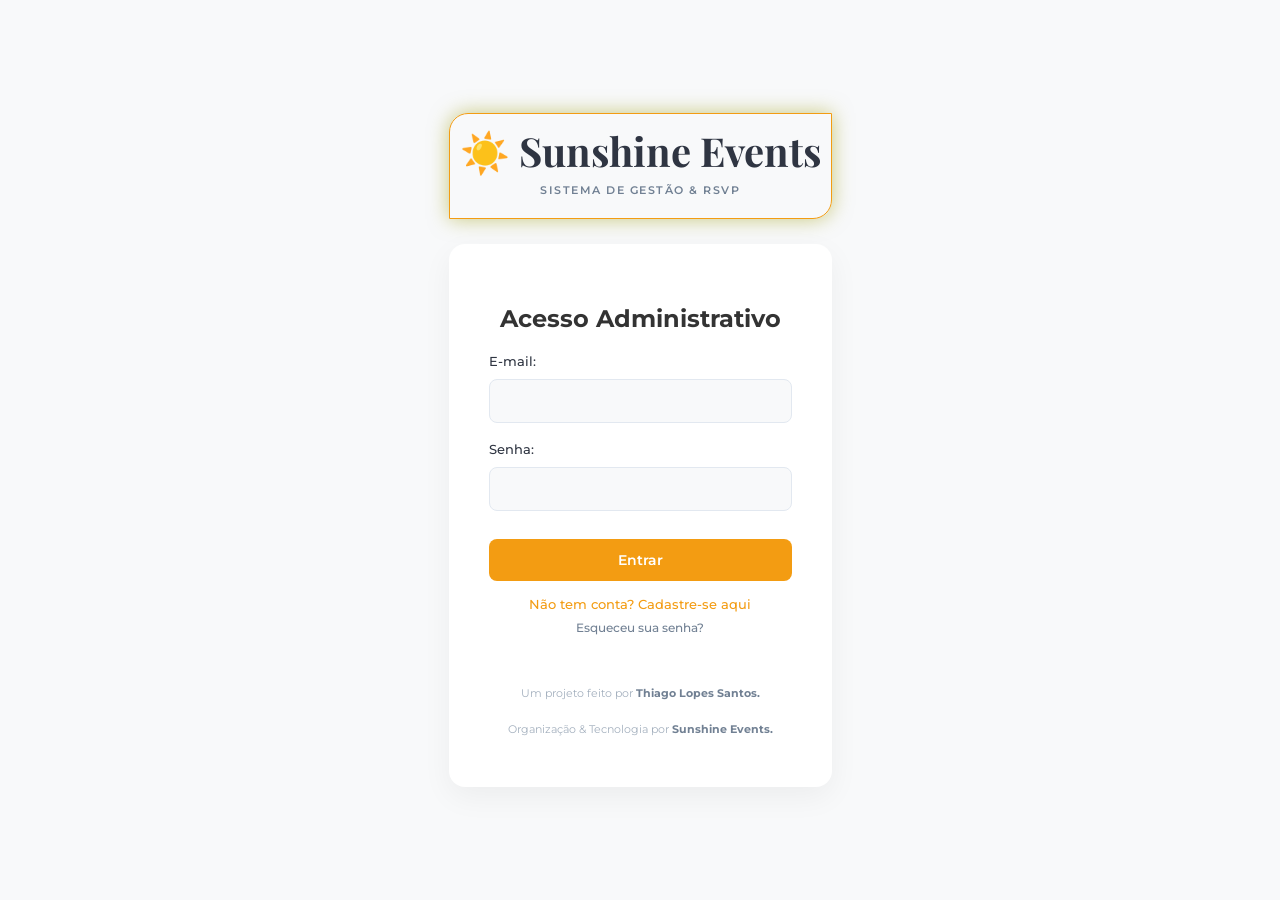
==== frontend/index.html @ bbdf60e5 "fix: adiciona o driver psycopg ao requirements.txt para estabilizar conexão com o Supabase" ====
<!DOCTYPE html>
<html lang="pt-BR">
<head>
    <meta charset="UTF-8">
    <meta name="viewport" content="width=device-width, initial-scale=1.0">
    <title>☀️ SUNSHINE EVENTS</title>
    <link rel="stylesheet" href="index.css">
</head>
<body>
    <div class="fundo">
        <!-- LOGOMARCA -->
        <div class="brand-header">
            <h1>☀️ Sunshine Events</h2>
            <p>Sistema de Gestão & RSVP</p>
        </div>
        
        <div class="container">
            <!-- TELA DE LOGIN -->
            <div id="telaLogin">
                <h2>Acesso Administrativo</h2>
                <form id="formLogin">
                    <div class="form-group">
                        <label>E-mail:</label>
                        <input type="email" id="loginEmail" required>
                    </div>
                    <div class="form-group">
                        <label>Senha:</label>
                        <input type="password" id="loginSenha" required>
                    </div>
                    <button type="submit" class="btn-login">Entrar</button>
                </form>
                <a class="toggle-link" onclick="alternarTelas('telaCadastro')">Não tem conta? Cadastre-se aqui</a>
                <a class="toggle-link" id="linkRecuperacao" onclick="alternarTelas('telaRecuperacao')">Esqueceu sua senha?</a>
                <p id="msgLogin" class="mensagem erro"></p>
            </div>
    
            <!-- TELA DE CADASTRO -->
            <div id="telaCadastro" class="escondido">
                <h2>Novo Administrador</h2>
                <form id="formCadastro">
                    <div class="form-group">
                        <label>Nome:</label>
                        <input type="text" id="cadNome" required>
                    </div>
                    <div class="form-group">
                        <label>E-mail:</label>
                        <input type="email" id="cadEmail" required>
                    </div>
                    <div class="form-group">
                        <label>Celular:</label>
                        <input type="text" id="cadCelular" required>
                    </div>
                    <div class="form-group">
                        <label>Nome do Evento (Ex: noiva & noivo):</label>
                        <input type="text" id="cadNomeEvento" required>
                    </div>
                    <div class="form-group">
                        <label>Data do Evento:</label>
                        <input type="date" id="cadDataEvento" required>
                    </div>
                    <div class="form-group">
                        <label>Senha (Mínimo de 6 caracteres):</label>
                        <input type="password" id="cadSenha" minlength="6" required>
                    </div>
                    <div class="form-group">
                        <label>Confirmar Senha:</label>
                        <input type="password" id="cadConfirmaSenha" minlength="6" required>                
                    </div>
                    <button type="submit" class="btn-cadastro">Criar Conta</button>
                </form>
                <a class="toggle-link" onclick="alternarTelas('telaLogin')">Já tem uma conta? Faça o Login</a>            
                <p id="msgCadastro" class="mensagem"></p>
            </div>
            
            <!-- TELA DE RECUPERAÇÃO DE SENHA -->
            <div id="telaRecuperacao" class="escondido">
                <h2>Recuperar Senha</h2>
                
                <!-- Etapa 1: Validar E-mail e Celular -->
                <form id="formVerificaRecrutamento">
                    <span>Informe seus dados cadastrados para autenticar sua identidade:</span>
                    <div class="form-group">
                        <label>E-mail cadastrado:</label>
                        <input type="email" id="recEmail" required>
                    </div>
                    <div class="form-group">
                        <label>Celular cadastrado:</label>
                        <input type="text" id="recCelular" required>
                    </div>
                    <button type="submit" class="btn-recuperar">Verificar Identidade</button>
                </form>
                
                <!-- Etapa 2: Nova Senha (Oculto até verificar) -->
                <form id="formNovaSenha" class="escondido">
                    <div class="form-group">
                        <label>Nova Senha (Mínimo de 6 caracteres):</label>
                        <input type="password" id="recNovaSenha" minlength="6" required>
                    </div>
                    <div class="form-group">
                        <label>Confirmar Nova Senha:</label>
                        <input type="password" id="recConfirmaNovaSenha" minlength="6" required>
                    </div>
                    <button type="submit" class="btn-cadastro">Salvar Nova Senha</button>
                </form>
                
                <a class="toggle-link" onclick="alternarTelas('telaLogin')" style="margin-top: 15px;">Voltar ao Login</a>
                <p id="msgRecuperacao" class="mensagem"></p>
            </div>
        
            <footer>
                <p>Um projeto feito por <strong style="color:#718093">Thiago Lopes Santos.</strong></p>
                <p> Organização & Tecnologia por <strong style="color: #718093;">Sunshine Events.</strong></p>
            </footer>
        </div>
    </div>

    <script src="index.js"></script>
</body>
</html>
---- frontend/index.css ----
/* =================================================================
    SUNSHINE EVENTS - INDEX.CSS (Login, Cadastro, Recuperação)
================================================================= */

@import url('https://fonts.googleapis.com/css2?family=Montserrat:wght@300;400;500;600&family=Playfair+Display:wght@500;600;700&display=swap');

:root {
    --primary-color: #2f3542;
    --accent-color: #f39c12; /* Tom Dourado/Solar da marca */
    --link-color: #1e90ff;
    --success-color: #2ed573;
    --danger-color: #ff4757;
    --bg-color: #f8f9fa;
    --card-bg: #ffffff;
    --text-main: #333333;
    --text-muted: #718093;
    --border-color: #e2e8f0;
}

body {
    font-family: 'Montserrat', sans-serif;
    background-color: var(--bg-color);
    color: var(--text-main);
    margin: 0;
    padding: 0;
    display: flex;
    justify-content: center;
    align-items: center;
    min-height: 100vh;
}

.container {
    background: var(--card-bg);
    padding: 40px;
    border-radius: 16px;
    box-shadow: 0 10px 30px rgba(0, 0, 0, 0.05);
    width: 100%;
    max-width: 420px;
    box-sizing: border-box;
    text-align: center;
}

/* Cabeçalho da Marca */
.brand-header {
    text-align: center;
    margin-bottom: 25px;
    border: 1px solid var(--accent-color);
    padding: 10px;
    border-radius: 19px 0;
    box-shadow: 0 0 20px 0px rgba(154, 154, 0, 0.5);

    
    h1 {
        font-family: 'Playfair Display', serif;
        margin: 0;
        color: var(--primary-color);
        font-size: 40px;
    }

    p {
        font-size: 11px;
        color: var(--text-muted);
        text-transform: uppercase;
        letter-spacing: 1.5px;
        margin-top: 6px;
        font-weight: 600;
    }
}

/* Formulários e Inputs */
form span {
    font-size: 13px; 
    color: var(--text-muted); 
    text-align: center;
}

.form-group {
    margin-bottom: 18px;
    text-align: left;
}

.form-group label {
    display: block;
    margin: 10px 0px;
    font-weight: 500;
    font-size: 13px;
    color: var(--primary-color);
}

.form-group input {
    width: 100%;
    padding: 12px 14px;
    border: 1px solid var(--border-color);
    border-radius: 8px;
    font-family: 'Montserrat', sans-serif;
    font-size: 14px;
    box-sizing: border-box;
    background-color: var(--bg-color);
    transition: all 0.2s ease;
}

.form-group input:focus {
    outline: none;
    border-color: var(--accent-color);
    background-color: var(--bg-color);
    box-shadow: 0 0 0 3px rgba(30, 144, 255, 0.1);
}

/* Botões */
button {
    cursor: pointer;
    font-family: 'Montserrat', sans-serif;
    font-weight: 600;
    font-size: 14px;
    border: none;
    border-radius: 8px;
    padding: 12px 20px;
    width: 100%;
    transition: all 0.2s ease;
}

.btn-cadastro, .btn-recuperar, .btn-salvar, .btn-login {
    background-color: var(--accent-color);
    color: white;
    margin-top: 10px;
}

.btn-cadastro:hover, .btn-recuperar:hover, .btn-salvar:hover, .btn-login:hover {
    background-color: #1e272e;
    transform: translateY(-1px);
    box-shadow: 0 4px 12px rgba(0, 0, 0, 0.1);
}

/* Links de Alternância */
.toggle-link {
    display: block;
    text-align: center;
    color: var(--accent-color);
    text-decoration: none;
    font-size: 13px;
    font-weight: 500;
    margin-top: 15px;
    cursor: pointer;
}

#linkRecuperacao {
    color: var(--text-muted);
    font-size: 12px;
    margin-top: 8px;
}


.toggle-link:hover {
    text-decoration: underline;
}

/* Mensagens de Feedback */
.mensagem {
    margin-top: 15px;
    font-size: 13px;
    text-align: center;
    font-weight: 500;
}

.mensagem.sucesso { color: var(--success-color); }
.mensagem.erro { color: var(--danger-color); }

/* Utilitário */
.escondido { display: none !important; }

footer {
    text-align: center; 
    margin-top: 40px; 
    color: #a4b0be; 
    font-size: 11px; 
    display:flex; 
    flex-direction: column;
}

/* ==================== RESPONSIVIDADE: LOGIN E CADASTRO ADMIN ==================== */
@media screen and (max-width: 768px) {
    body {
        padding: 0px;
        display: flex;
        justify-content: center;
        align-items: center;
        min-height: 100vh;
    }

    .brand-header {
        padding: 20px;
        margin-bottom: 10px;
        font-size: 25px;

        h1 {
            font-size: 25px;
        }
    }

    .container, .auth-box, .card-login {
        width: 100% !important;
        max-width: 100% !important;
        padding: 20px !important;
        box-shadow: none;
        border: none;
    }

    input, select, textarea {
        font-size: 16px !important; /* Evita zoom automático irritante no iPhone ao focar no input */
        padding: 12px !important;
    }

    button {
        width: 100%;
        padding: 14px !important;
        font-size: 16px !important;
    }
}
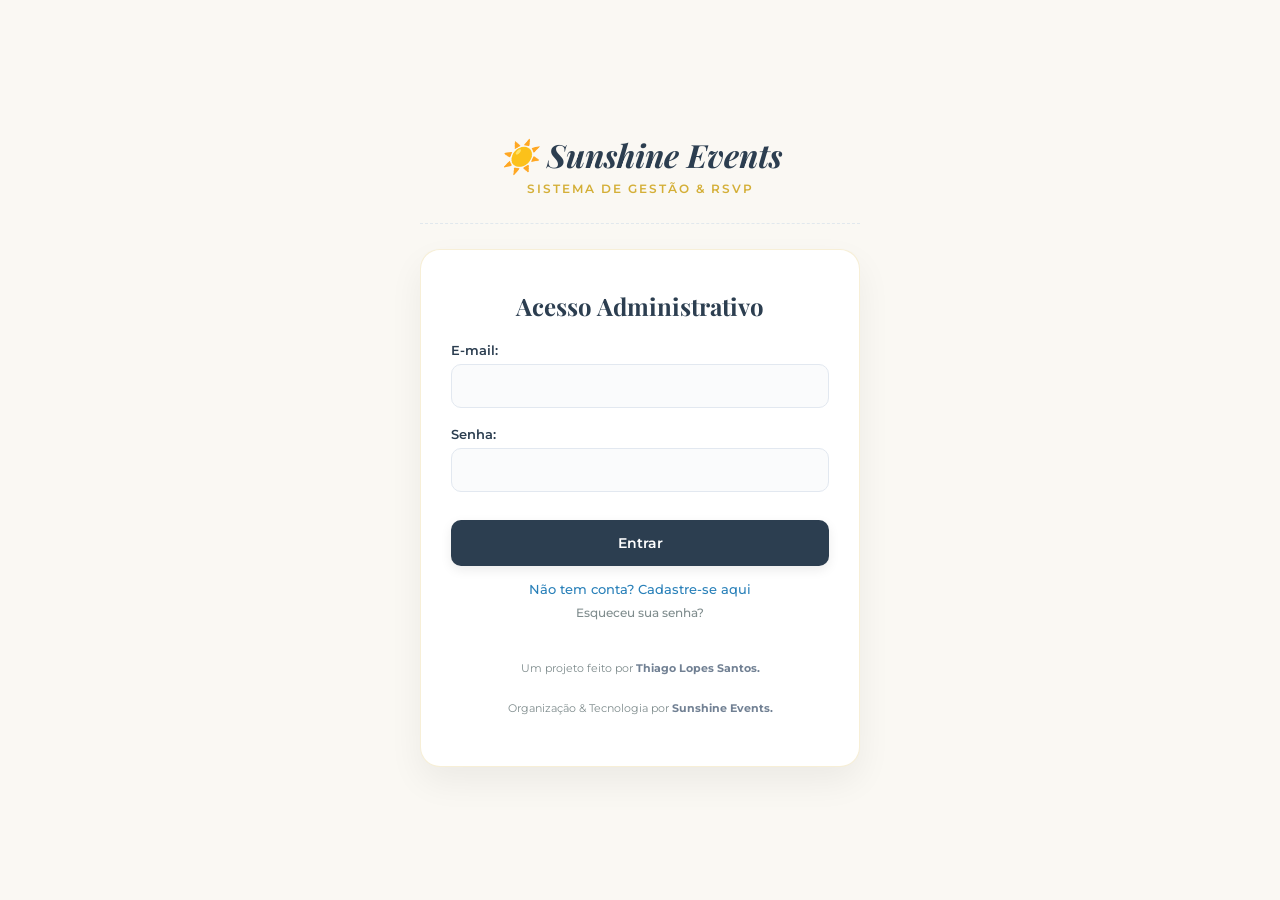
==== commit 2feb6925: "feat: suporte a dois e-mails (noivo e noiva), validação de senhas e visualização com olhinho" ====
--- a/frontend/index.html
+++ b/frontend/index.html
@@ -39,32 +39,40 @@
                 <h2>Novo Administrador</h2>
                 <form id="formCadastro">
                     <div class="form-group">
-                        <label>Nome:</label>
-                        <input type="text" id="cadNome" required>
+                        <label>Nome dos Noivos (Ex: Jéssica & Thiago):</label>
+                        <input type="text" id="cadNomeNoivos" required>
                     </div>
                     <div class="form-group">
-                        <label>E-mail:</label>
-                        <input type="email" id="cadEmail" required>
+                        <label>E-mail do Noivo:</label>
+                        <input type="email" id="cadEmailNoivo" required>
                     </div>
                     <div class="form-group">
-                        <label>Celular:</label>
-                        <input type="text" id="cadCelular" required>
+                        <label>E-mail da Noiva:</label>
+                        <input type="email" id="cadEmailNoiva" required>
                     </div>
                     <div class="form-group">
-                        <label>Nome do Evento (Ex: noiva & noivo):</label>
-                        <input type="text" id="cadNomeEvento" required>
+                        <label>Celular de Contato:</label>
+                        <input type="text" id="cadCelular" required>
                     </div>
                     <div class="form-group">
                         <label>Data do Evento:</label>
                         <input type="date" id="cadDataEvento" required>
                     </div>
-                    <div class="form-group">
+                    <!-- Grupo de Senha com Botão de Visualizar -->
+                    <div class="form-group" style="position: relative;">
                         <label>Senha (Mínimo de 6 caracteres):</label>
                         <input type="password" id="cadSenha" minlength="6" required>
+                        <button type="button" onclick="toggleSenha('cadSenha', this)" style="position: absolute; right: 10px; top: 32px; background: none; border: none; cursor: pointer; width: auto; padding: 5px;">👁️</button>
                     </div>
+                    <div class="form-group" style="position: relative;">
+                        <label>Confirmar Senha:</label>
+                        <input type="password" id="cadConfirmaSenha" minlength="6" required>
+                        <button type="button" onclick="toggleSenha('cadConfirmaSenha', this)" style="position: absolute; right: 10px; top: 32px; background: none; border: none; cursor: pointer; width: auto; padding: 5px;">👁️</button>
+                    </div>
+                    <!-- Campo para o Token de Licença -->
                     <div class="form-group">
-                        <label>Confirmar Senha:</label>
-                        <input type="password" id="cadConfirmaSenha" minlength="6" required>                
+                        <label for="tokenLicenca">Token de Licença:</label>
+                        <input type="text" id="tokenLicenca" placeholder="Ex: SUNSHINE-ABC123" required>
                     </div>
                     <button type="submit" class="btn-cadastro">Criar Conta</button>
                 </form>
--- a/frontend/index.css
+++ b/frontend/index.css
@@ -1,19 +1,19 @@
 /* =================================================================
-    SUNSHINE EVENTS - INDEX.CSS (Login, Cadastro, Recuperação)
+   SUNSHINE EVENTS - INDEX.CSS (Login, Cadastro, Recuperação)
 ================================================================= */
 
-@import url('https://fonts.googleapis.com/css2?family=Montserrat:wght@300;400;500;600&family=Playfair+Display:wght@500;600;700&display=swap');
+@import url('https://fonts.googleapis.com/css2?family=Montserrat:wght@300;400;500;600&family=Playfair+Display:ital,wght@0,400;0,600;0,700;1,400&display=swap');
 
 :root {
-    --primary-color: #2f3542;
-    --accent-color: #f39c12; /* Tom Dourado/Solar da marca */
-    --link-color: #1e90ff;
-    --success-color: #2ed573;
-    --danger-color: #ff4757;
-    --bg-color: #f8f9fa;
+    --primary-color: #2c3e50;
+    --accent-color: #d4af37; /* Dourado suave da marca */
+    --link-color: #2980b9;
+    --success-color: #27ae60;
+    --danger-color: #c0392b;
+    --bg-color: #FAF8F3; /* Tom creme/champanhe romântico */
     --card-bg: #ffffff;
-    --text-main: #333333;
-    --text-muted: #718093;
+    --text-main: #2f3542;
+    --text-muted: #7f8c8d;
     --border-color: #e2e8f0;
 }
 
@@ -22,49 +22,67 @@
     background-color: var(--bg-color);
     color: var(--text-main);
     margin: 0;
-    padding: 0;
+    padding: 20px;
     display: flex;
     justify-content: center;
     align-items: center;
     min-height: 100vh;
+    box-sizing: border-box;
+}
+
+.fundo {
+    width: 100%;
+    display: flex;
+    flex-direction: column;
+    align-items: center;
+    justify-content: center;
 }
 
 .container {
     background: var(--card-bg);
-    padding: 40px;
-    border-radius: 16px;
-    box-shadow: 0 10px 30px rgba(0, 0, 0, 0.05);
-    width: 100%;
-    max-width: 420px;
+    padding: 40px 30px;
+    border-radius: 20px;
+    box-shadow: 0 15px 35px rgba(0, 0, 0, 0.06);
+    width: 100%;
+    max-width: 440px;
     box-sizing: border-box;
     text-align: center;
+    border: 1px solid rgba(212, 175, 55, 0.2);
 }
 
 /* Cabeçalho da Marca */
 .brand-header {
     text-align: center;
     margin-bottom: 25px;
-    border: 1px solid var(--accent-color);
-    padding: 10px;
-    border-radius: 19px 0;
-    box-shadow: 0 0 20px 0px rgba(154, 154, 0, 0.5);
-
+    padding-bottom: 15px;
+    border-bottom: 1px dashed #e1e8ed;
+    width: 100%;
+    max-width: 440px;
     
     h1 {
         font-family: 'Playfair Display', serif;
+        font-style: italic;
         margin: 0;
         color: var(--primary-color);
-        font-size: 40px;
+        font-size: 32px;
     }
 
     p {
-        font-size: 11px;
-        color: var(--text-muted);
+        font-size: 12px;
+        color: var(--accent-color);
         text-transform: uppercase;
-        letter-spacing: 1.5px;
-        margin-top: 6px;
+        letter-spacing: 2px;
+        margin-top: 5px;
         font-weight: 600;
     }
+}
+
+.container h2 {
+    font-family: 'Playfair Display', serif;
+    color: var(--primary-color);
+    margin-top: 0;
+    font-size: 24px;
+    margin-bottom: 20px;
 }
 
 /* Formulários e Inputs */
@@ -72,6 +90,8 @@
     font-size: 13px; 
     color: var(--text-muted); 
     text-align: center;
+    display: block;
+    margin-bottom: 15px;
 }
 
 .form-group {
@@ -81,29 +101,29 @@
 
 .form-group label {
     display: block;
-    margin: 10px 0px;
-    font-weight: 500;
+    margin-bottom: 6px;
+    font-weight: 600;
     font-size: 13px;
     color: var(--primary-color);
 }
 
 .form-group input {
     width: 100%;
-    padding: 12px 14px;
+    padding: 12px 16px;
     border: 1px solid var(--border-color);
-    border-radius: 8px;
+    border-radius: 10px;
     font-family: 'Montserrat', sans-serif;
     font-size: 14px;
     box-sizing: border-box;
-    background-color: var(--bg-color);
+    background-color: #fafbfc;
     transition: all 0.2s ease;
 }
 
 .form-group input:focus {
     outline: none;
     border-color: var(--accent-color);
-    background-color: var(--bg-color);
-    box-shadow: 0 0 0 3px rgba(30, 144, 255, 0.1);
+    background-color: #fff;
+    box-shadow: 0 0 0 4px rgba(212, 175, 55, 0.1);
 }
 
 /* Botões */
@@ -113,29 +133,29 @@
     font-weight: 600;
     font-size: 14px;
     border: none;
-    border-radius: 8px;
-    padding: 12px 20px;
+    border-radius: 10px;
+    padding: 14px 20px;
     width: 100%;
     transition: all 0.2s ease;
+    box-shadow: 0 4px 12px rgba(0, 0, 0, 0.08);
 }
 
 .btn-cadastro, .btn-recuperar, .btn-salvar, .btn-login {
-    background-color: var(--accent-color);
+    background-color: var(--primary-color);
     color: white;
     margin-top: 10px;
 }
 
 .btn-cadastro:hover, .btn-recuperar:hover, .btn-salvar:hover, .btn-login:hover {
-    background-color: #1e272e;
+    background-color: var(--accent-color);
     transform: translateY(-1px);
-    box-shadow: 0 4px 12px rgba(0, 0, 0, 0.1);
 }
 
 /* Links de Alternância */
 .toggle-link {
     display: block;
     text-align: center;
-    color: var(--accent-color);
+    color: var(--link-color);
     text-decoration: none;
     font-size: 13px;
     font-weight: 500;
@@ -149,7 +169,6 @@
     margin-top: 8px;
 }
 
-
 .toggle-link:hover {
     text-decoration: underline;
 }
@@ -170,49 +189,26 @@
 
 footer {
     text-align: center; 
-    margin-top: 40px; 
-    color: #a4b0be; 
+    margin-top: 30px; 
+    color: var(--text-muted); 
     font-size: 11px; 
-    display:flex; 
+    display: flex; 
     flex-direction: column;
-}
-
-/* ==================== RESPONSIVIDADE: LOGIN E CADASTRO ADMIN ==================== */
+    gap: 4px;
+}
+
+/* ==================== RESPONSIVIDADE ==================== */
 @media screen and (max-width: 768px) {
     body {
-        padding: 0px;
-        display: flex;
-        justify-content: center;
-        align-items: center;
-        min-height: 100vh;
-    }
-
-    .brand-header {
-        padding: 20px;
-        margin-bottom: 10px;
-        font-size: 25px;
-
-        h1 {
-            font-size: 25px;
-        }
-    }
-
-    .container, .auth-box, .card-login {
-        width: 100% !important;
+        padding: 10px;
+    }
+
+    .container, .brand-header {
         max-width: 100% !important;
         padding: 20px !important;
-        box-shadow: none;
-        border: none;
     }
 
     input, select, textarea {
-        font-size: 16px !important; /* Evita zoom automático irritante no iPhone ao focar no input */
-        padding: 12px !important;
-    }
-
-    button {
-        width: 100%;
-        padding: 14px !important;
-        font-size: 16px !important;
+        font-size: 16px !important; /* Evita zoom automático no iPhone */
     }
 }
